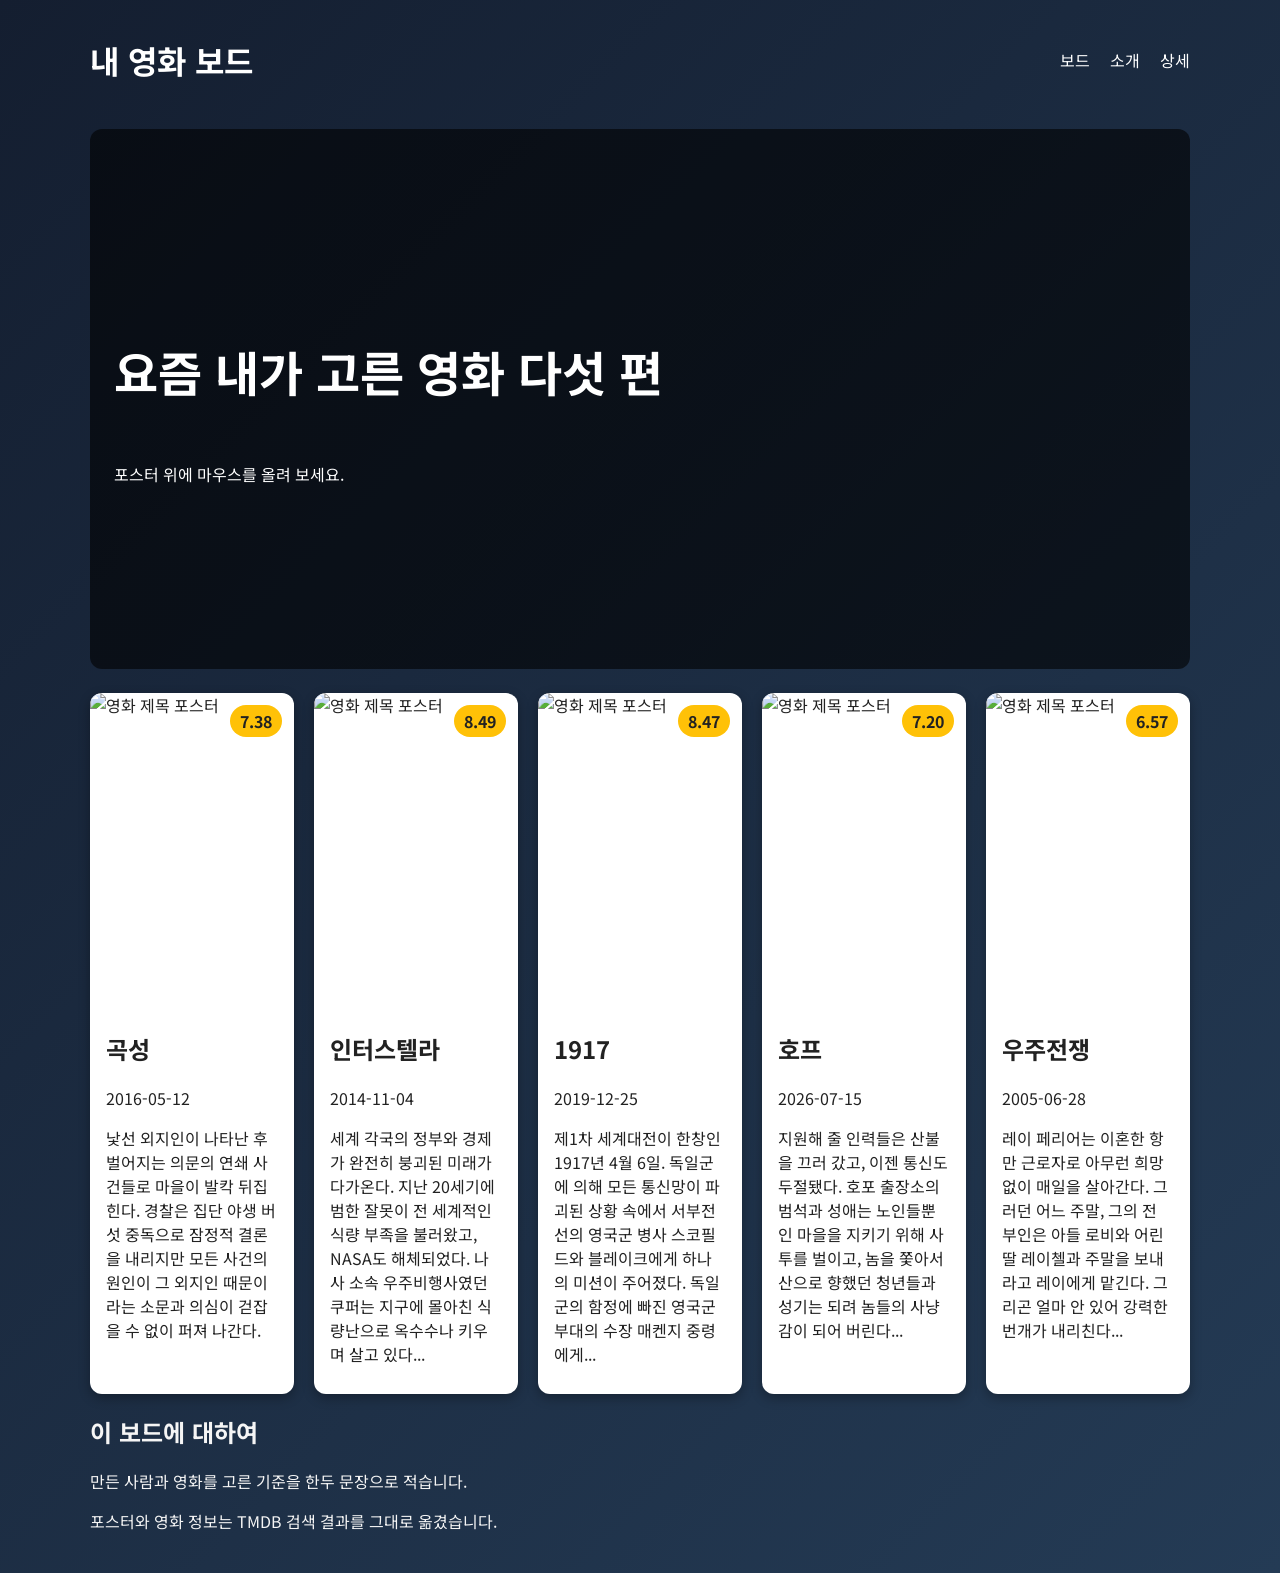
==== index.html @ 5e61e78d "파일 업로드" ====
<!doctype html>
<html lang="ko">
  <head>
    <meta charset="UTF-8" />
    <meta name="viewport" content="width=device-width, initial-scale=1.0" />
    <title>JSM :: 내 영화 보드</title>
    <link rel="preconnect" href="https://fonts.googleapis.com" />
    <link rel="preconnect" href="https://fonts.gstatic.com" crossorigin />
    <link
      href="https://fonts.googleapis.com/css2?family=Do+Hyeon&family=Nanum+Pen+Script&family=Noto+Sans+KR:wght@100..900&display=swap"
      rel="stylesheet"
    />
    <link rel="stylesheet" href="style.css" />
  </head>
  <body>
    <header class="top">
      <h1>내 영화 보드</h1>
      <nav>
        <ul>
          <li><a href="#board">보드</a></li>
          <li><a href="#about">소개</a></li>
          <li><a href="detail.html">상세</a></li>
        </ul>
      </nav>
    </header>
    <section class="hero">
      <h2>요즘 내가 고른 영화 다섯 편</h2>
      <p>포스터 위에 마우스를 올려 보세요.</p>
    </section>

    <main>
      <section class="board" id="board">
        <article class="card">
          <img
            class="poster"
            src="https://image.tmdb.org/t/p/w342/k9AKtgRErXjz14lFHL2IJVCgwOT.jpg"
            alt="영화 제목 포스터"
          />
          <span class="badge">7.38</span>
          <div class="info">
            <h2>곡성</h2>
            <p class="year">2016-05-12</p>
            <p class="overview">
              낯선 외지인이 나타난 후 벌어지는 의문의 연쇄 사건들로 마을이 발칵
              뒤집힌다. 경찰은 집단 야생 버섯 중독으로 잠정적 결론을 내리지만
              모든 사건의 원인이 그 외지인 때문이라는 소문과 의심이 걷잡을 수
              없이 퍼져 나간다.
            </p>
          </div>
        </article>
        <article class="card">
          <img
            class="poster"
            src="https://image.tmdb.org/t/p/w342/gDN2NWtHbs8ZWEBQM8Dh5OVXdb4.jpg"
            alt="영화 제목 포스터"
          />
          <span class="badge">8.49</span>
          <div class="info">
            <h2>인터스텔라</h2>
            <p class="year">2014-11-04</p>
            <p class="overview">
              세계 각국의 정부와 경제가 완전히 붕괴된 미래가 다가온다. 지난
              20세기에 범한 잘못이 전 세계적인 식량 부족을 불러왔고, NASA도
              해체되었다. 나사 소속 우주비행사였던 쿠퍼는 지구에 몰아친
              식량난으로 옥수수나 키우며 살고 있다...
            </p>
          </div>
        </article>
        <article class="card">
          <img
            class="poster"
            src="https://image.tmdb.org/t/p/w342/u2oRQqUashBBIj5UNeOd5TN0bmB.jpg"
            alt="영화 제목 포스터"
          />
          <span class="badge">8.47</span>
          <div class="info">
            <h2>1917</h2>
            <p class="year">2019-12-25</p>
            <p class="overview">
              제1차 세계대전이 한창인 1917년 4월 6일. 독일군에 의해 모든
              통신망이 파괴된 상황 속에서 서부전선의 영국군 병사 스코필드와
              블레이크에게 하나의 미션이 주어졌다. 독일군의 함정에 빠진 영국군
              부대의 수장 매켄지 중령에게...
            </p>
          </div>
        </article>
        <article class="card">
          <img
            class="poster"
            src="https://image.tmdb.org/t/p/w342/ptqlN6mDIAqJjVA86J5eOoG82zc.jpg"
            alt="영화 제목 포스터"
          />
          <span class="badge">7.20</span>
          <div class="info">
            <h2>호프</h2>
            <p class="year">2026-07-15</p>
            <p class="overview">
              지원해 줄 인력들은 산불을 끄러 갔고, 이젠 통신도 두절됐다. 호포
              출장소의 범석과 성애는 노인들뿐인 마을을 지키기 위해 사투를
              벌이고, 놈을 쫓아서 산으로 향했던 청년들과 성기는 되려 놈들의
              사냥감이 되어 버린다...
            </p>
          </div>
        </article>
        <article class="card">
          <img
            class="poster"
            src="https://image.tmdb.org/t/p/w342/kVfs7m8hfBC6nUrJBcuoTg1NLeA.jpg"
            alt="영화 제목 포스터"
          />
          <span class="badge">6.57</span>
          <div class="info">
            <h2>우주전쟁</h2>
            <p class="year">2005-06-28</p>
            <p class="overview">
              레이 페리어는 이혼한 항만 근로자로 아무런 희망 없이 매일을
              살아간다. 그러던 어느 주말, 그의 전 부인은 아들 로비와 어린 딸
              레이첼과 주말을 보내라고 레이에게 맡긴다. 그리곤 얼마 안 있어
              강력한 번개가 내리친다...
            </p>
          </div>
        </article>
      </section>
      <section id="about">
        <h2>이 보드에 대하여</h2>
        <p>만든 사람과 영화를 고른 기준을 한두 문장으로 적습니다.</p>

        <p>포스터와 영화 정보는 TMDB 검색 결과를 그대로 옮겼습니다.</p>
      </section>
    </main>
  </body>
</html>
---- style.css ----
@keyframes pulse {
  0%,
  100% {
    transform: scale(1);
  }
  50% {
    transform: scale(1.15);
  }
}
@keyframes rise {
  from {
    opacity: 0;
    transform: translateY(20px);
  }
}

body {
  background: linear-gradient(135deg, #141e30, #243b55);
  min-height: 100vh;
  box-sizing: border-box;
  margin: 0;
  padding: 16px;
  color: #f5f5f5;
  font-family: "Noto Sans KR", sans-serif;
}

h1,
footer {
  color: #fff;
}

.card {
  animation: rise 0.6s backwards;
  border-radius: 12px;
  overflow: hidden;
  box-shadow: 0 4px 12px rgba(0, 0, 0, 0.3);
  background: #fff;
  color: #222;

  position: relative;
  transition:
    transform 0.3s,
    box-shadow 0.3s;
}
.card:nth-child(2) {
  animation-delay: 0.1s;
}
.card:nth-child(3) {
  animation-delay: 0.2s;
}
.card:nth-child(4) {
  animation-delay: 0.3s;
}
.card:nth-child(5) {
  animation-delay: 0.4s;
}

.card:hover {
  transform: translateY(-8px);
  box-shadow: 0 12px 32px rgba(255, 193, 7, 0.6);
}

.hero {
  background-image:
    linear-gradient(rgba(0, 0, 0, 0.6), rgba(0, 0, 0, 0.6)),
    url("https://image.tmdb.org/t/p/w1280/u2oRQqUashBBIj5UNeOd5TN0bmB.jpg");
  background-size: cover;
  background-position: center;
  min-height: 40vh;
  padding: 24px;
  box-sizing: border-box;
  color: #fff;
  border-radius: 12px;
  display: flex;
  flex-direction: column;
  justify-content: center;
}

.board {
  display: grid;
  grid-template-columns: repeat(auto-fit, minmax(200px, 1fr));
  gap: 20px;
}

.info {
  padding: 12px 16px;
}

.poster {
  width: 100%;
  display: block;
  aspect-ratio: 2 / 3;
  object-fit: cover;
}

.badge {
  position: absolute;
  top: 12px;
  right: 12px;
  background: #ffc107;
  color: #222;
  padding: 4px 10px;
  border-radius: 999px;
  font-weight: bold;
  animation: pulse 2s infinite;
}

.top {
  display: flex;
  justify-content: space-between;
  align-items: center;
}

nav ul {
  flex-direction: column;
  display: flex;
  gap: 8px;
  list-style: none;
  margin: 0;
  padding: 0;
}

nav a {
  color: #fff;
  text-decoration: none;
}

main,
.top,
.hero,
footer {
  max-width: 1100px;
  margin: 0 auto 24px;
}

@media (min-width: 600px) {
  nav ul {
    flex-direction: row;
    gap: 20px;
  }
}

@media (min-width: 1024px) {
  .hero {
    min-height: 60vh;
  }
  .hero h2 {
    font-size: 3rem;
  }
}

@media (prefers-color-scheme: dark) {
  .card {
    background: #1f2429;
    color: #eee;
  }
}
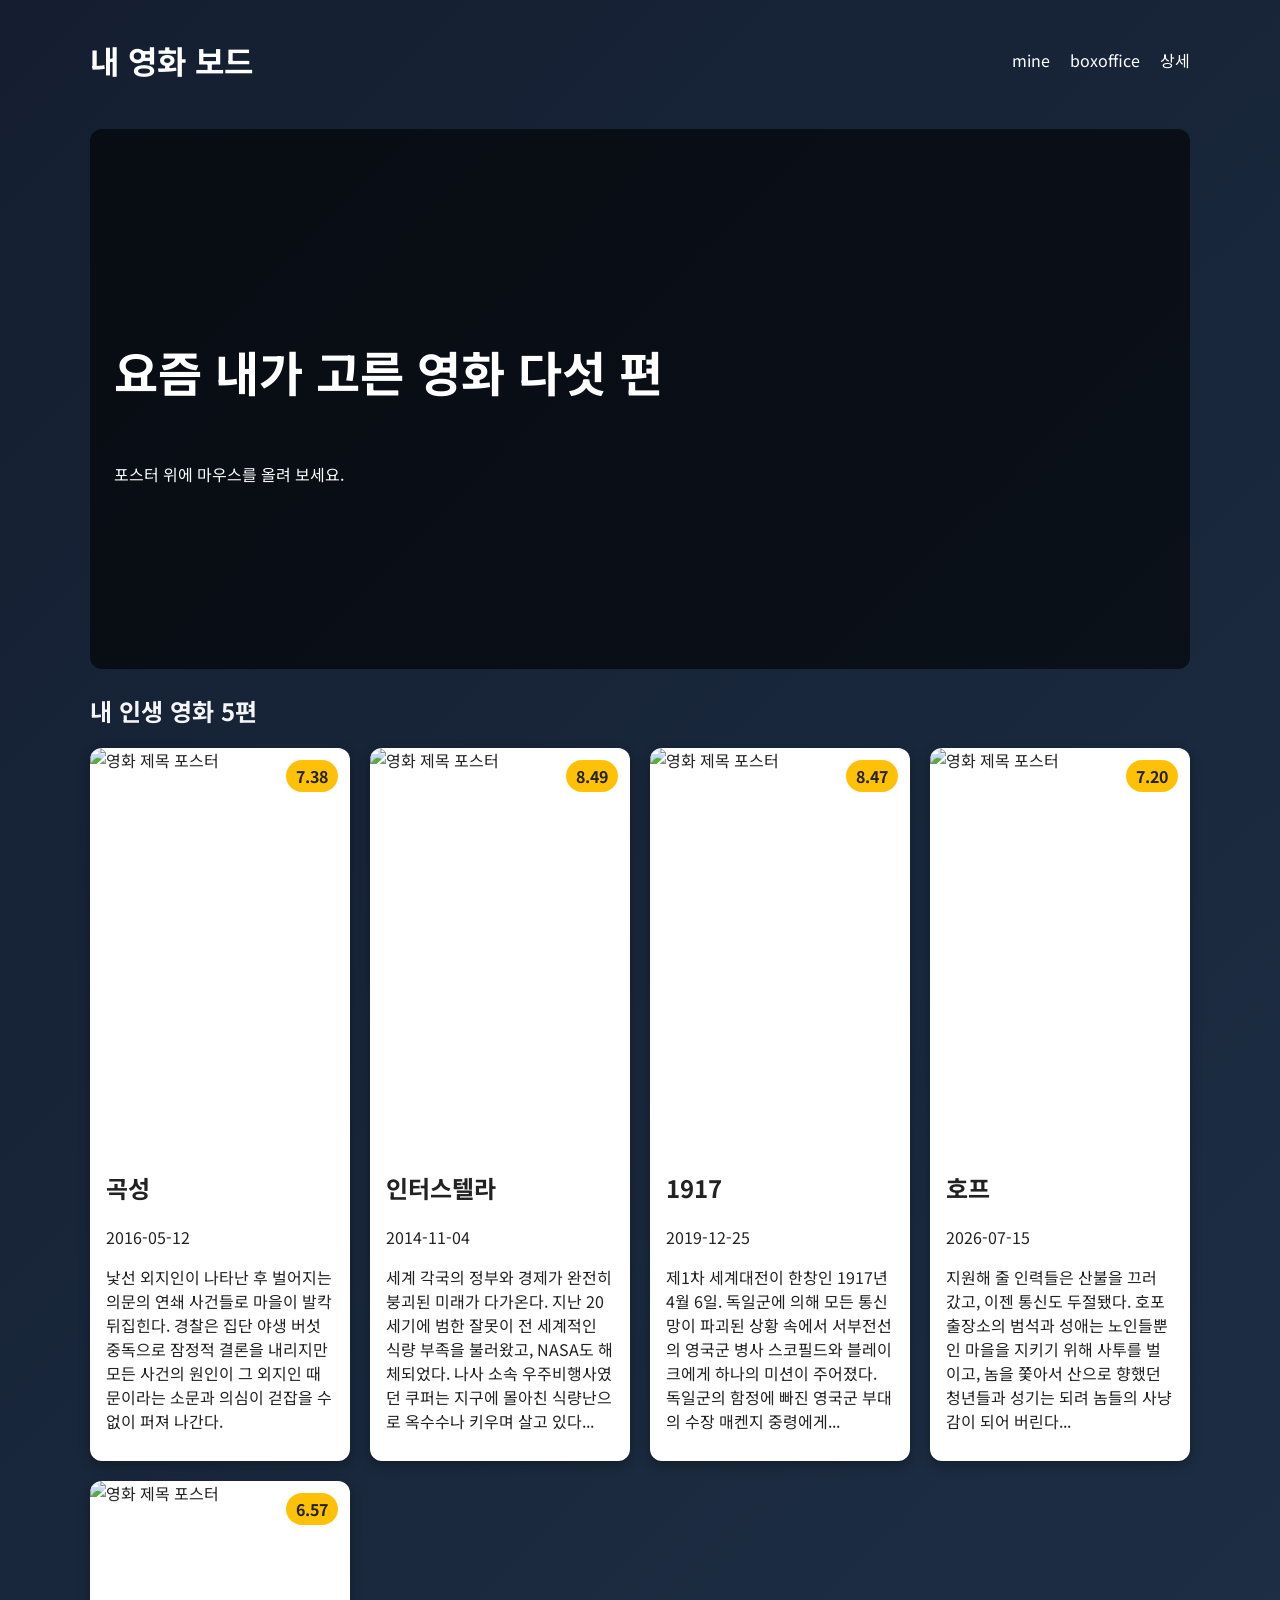
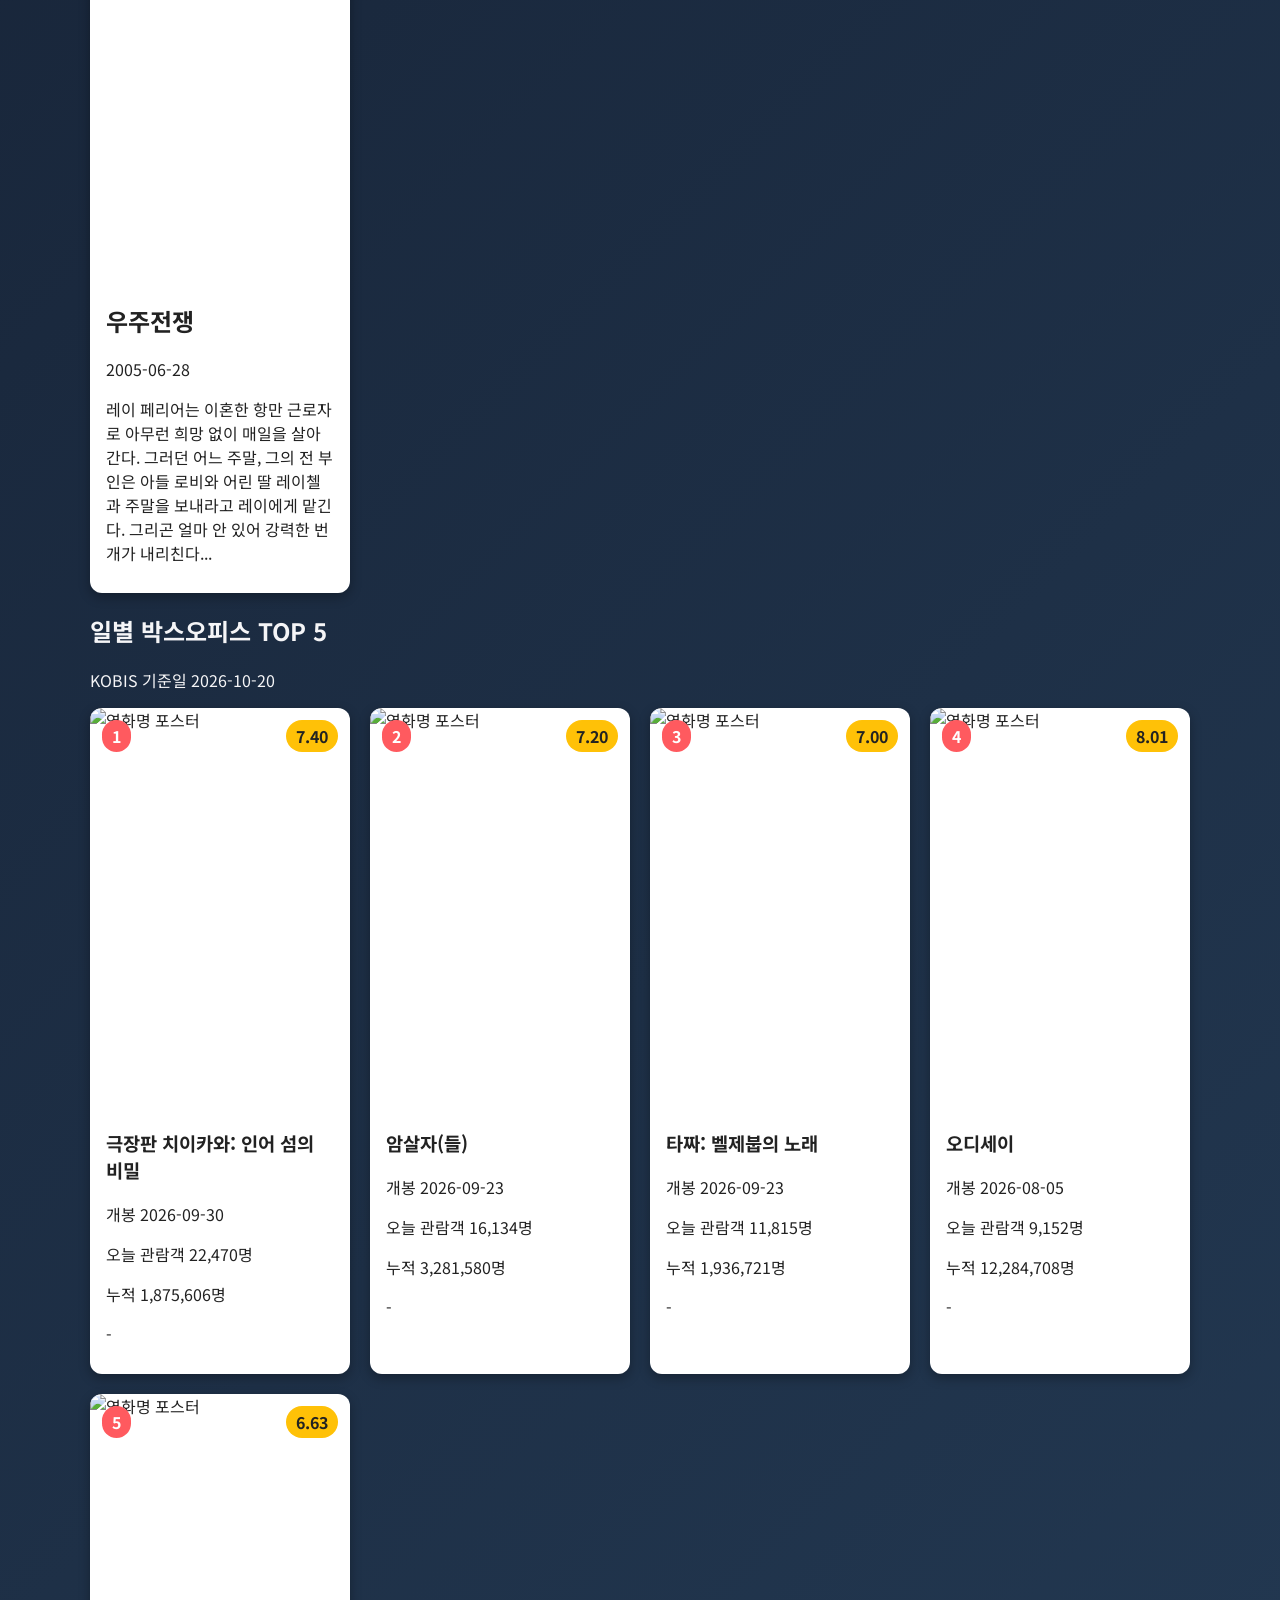
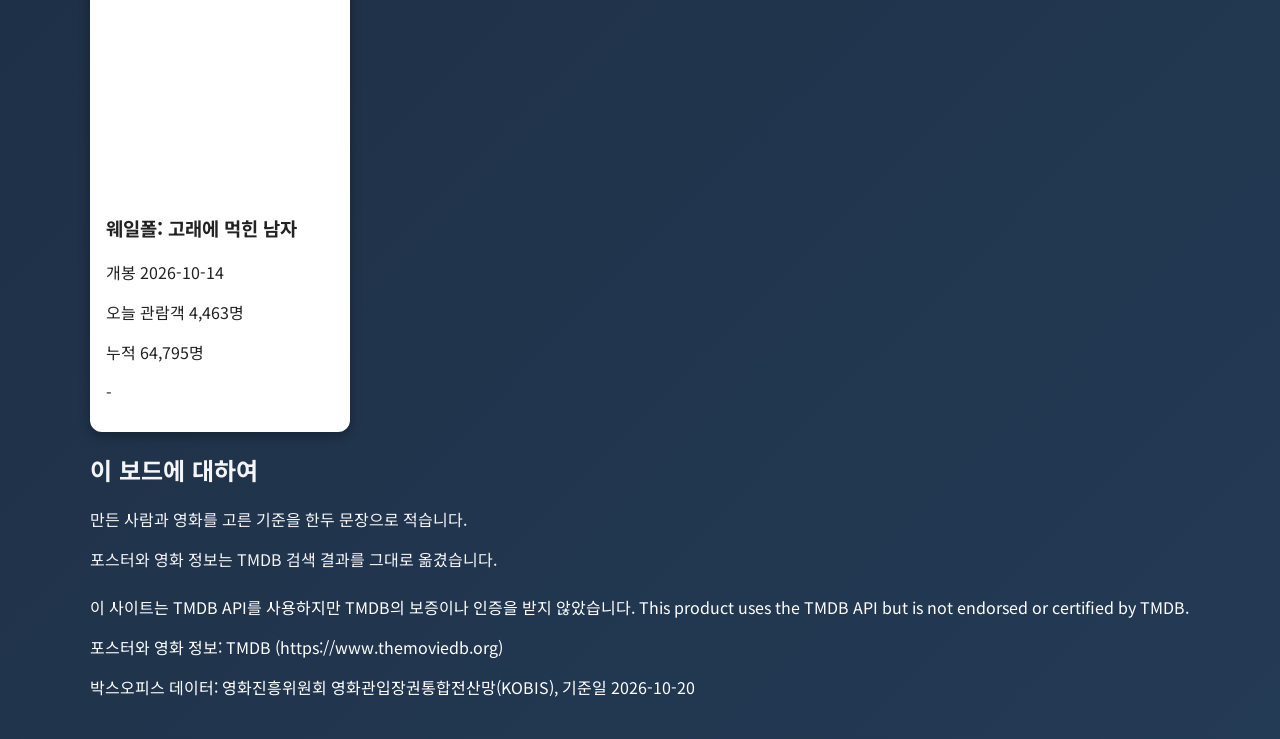
==== commit 4178ff51: "스텝 3" ====
--- a/index.html
+++ b/index.html
@@ -17,8 +17,8 @@
       <h1>내 영화 보드</h1>
       <nav>
         <ul>
-          <li><a href="#board">보드</a></li>
-          <li><a href="#about">소개</a></li>
+          <li><a href="#mine">mine</a></li>
+          <li><a href="#boxoffice">boxoffice</a></li>
           <li><a href="detail.html">상세</a></li>
         </ul>
       </nav>
@@ -29,98 +29,189 @@
     </section>
 
     <main>
-      <section class="board" id="board">
-        <article class="card">
-          <img
-            class="poster"
-            src="https://image.tmdb.org/t/p/w342/k9AKtgRErXjz14lFHL2IJVCgwOT.jpg"
-            alt="영화 제목 포스터"
-          />
-          <span class="badge">7.38</span>
-          <div class="info">
-            <h2>곡성</h2>
-            <p class="year">2016-05-12</p>
-            <p class="overview">
-              낯선 외지인이 나타난 후 벌어지는 의문의 연쇄 사건들로 마을이 발칵
-              뒤집힌다. 경찰은 집단 야생 버섯 중독으로 잠정적 결론을 내리지만
-              모든 사건의 원인이 그 외지인 때문이라는 소문과 의심이 걷잡을 수
-              없이 퍼져 나간다.
-            </p>
-          </div>
-        </article>
-        <article class="card">
-          <img
-            class="poster"
-            src="https://image.tmdb.org/t/p/w342/gDN2NWtHbs8ZWEBQM8Dh5OVXdb4.jpg"
-            alt="영화 제목 포스터"
-          />
-          <span class="badge">8.49</span>
-          <div class="info">
-            <h2>인터스텔라</h2>
-            <p class="year">2014-11-04</p>
-            <p class="overview">
-              세계 각국의 정부와 경제가 완전히 붕괴된 미래가 다가온다. 지난
-              20세기에 범한 잘못이 전 세계적인 식량 부족을 불러왔고, NASA도
-              해체되었다. 나사 소속 우주비행사였던 쿠퍼는 지구에 몰아친
-              식량난으로 옥수수나 키우며 살고 있다...
-            </p>
-          </div>
-        </article>
-        <article class="card">
-          <img
-            class="poster"
-            src="https://image.tmdb.org/t/p/w342/u2oRQqUashBBIj5UNeOd5TN0bmB.jpg"
-            alt="영화 제목 포스터"
-          />
-          <span class="badge">8.47</span>
-          <div class="info">
-            <h2>1917</h2>
-            <p class="year">2019-12-25</p>
-            <p class="overview">
-              제1차 세계대전이 한창인 1917년 4월 6일. 독일군에 의해 모든
-              통신망이 파괴된 상황 속에서 서부전선의 영국군 병사 스코필드와
-              블레이크에게 하나의 미션이 주어졌다. 독일군의 함정에 빠진 영국군
-              부대의 수장 매켄지 중령에게...
-            </p>
-          </div>
-        </article>
-        <article class="card">
-          <img
-            class="poster"
-            src="https://image.tmdb.org/t/p/w342/ptqlN6mDIAqJjVA86J5eOoG82zc.jpg"
-            alt="영화 제목 포스터"
-          />
-          <span class="badge">7.20</span>
-          <div class="info">
-            <h2>호프</h2>
-            <p class="year">2026-07-15</p>
-            <p class="overview">
-              지원해 줄 인력들은 산불을 끄러 갔고, 이젠 통신도 두절됐다. 호포
-              출장소의 범석과 성애는 노인들뿐인 마을을 지키기 위해 사투를
-              벌이고, 놈을 쫓아서 산으로 향했던 청년들과 성기는 되려 놈들의
-              사냥감이 되어 버린다...
-            </p>
-          </div>
-        </article>
-        <article class="card">
-          <img
-            class="poster"
-            src="https://image.tmdb.org/t/p/w342/kVfs7m8hfBC6nUrJBcuoTg1NLeA.jpg"
-            alt="영화 제목 포스터"
-          />
-          <span class="badge">6.57</span>
-          <div class="info">
-            <h2>우주전쟁</h2>
-            <p class="year">2005-06-28</p>
-            <p class="overview">
-              레이 페리어는 이혼한 항만 근로자로 아무런 희망 없이 매일을
-              살아간다. 그러던 어느 주말, 그의 전 부인은 아들 로비와 어린 딸
-              레이첼과 주말을 보내라고 레이에게 맡긴다. 그리곤 얼마 안 있어
-              강력한 번개가 내리친다...
-            </p>
-          </div>
-        </article>
+      <section id="mine">
+        <h2>내 인생 영화 5편</h2>
+        <div class="board">
+          <article class="card">
+            <img
+              class="poster"
+              src="https://image.tmdb.org/t/p/w342/k9AKtgRErXjz14lFHL2IJVCgwOT.jpg"
+              alt="영화 제목 포스터"
+            />
+            <span class="badge">7.38</span>
+            <div class="info">
+              <h2>곡성</h2>
+              <p class="year">2016-05-12</p>
+              <p class="overview">
+                낯선 외지인이 나타난 후 벌어지는 의문의 연쇄 사건들로 마을이
+                발칵 뒤집힌다. 경찰은 집단 야생 버섯 중독으로 잠정적 결론을
+                내리지만 모든 사건의 원인이 그 외지인 때문이라는 소문과 의심이
+                걷잡을 수 없이 퍼져 나간다.
+              </p>
+            </div>
+          </article>
+          <article class="card">
+            <img
+              class="poster"
+              src="https://image.tmdb.org/t/p/w342/gDN2NWtHbs8ZWEBQM8Dh5OVXdb4.jpg"
+              alt="영화 제목 포스터"
+            />
+            <span class="badge">8.49</span>
+            <div class="info">
+              <h2>인터스텔라</h2>
+              <p class="year">2014-11-04</p>
+              <p class="overview">
+                세계 각국의 정부와 경제가 완전히 붕괴된 미래가 다가온다. 지난
+                20세기에 범한 잘못이 전 세계적인 식량 부족을 불러왔고, NASA도
+                해체되었다. 나사 소속 우주비행사였던 쿠퍼는 지구에 몰아친
+                식량난으로 옥수수나 키우며 살고 있다...
+              </p>
+            </div>
+          </article>
+          <article class="card">
+            <img
+              class="poster"
+              src="https://image.tmdb.org/t/p/w342/u2oRQqUashBBIj5UNeOd5TN0bmB.jpg"
+              alt="영화 제목 포스터"
+            />
+            <span class="badge">8.47</span>
+            <div class="info">
+              <h2>1917</h2>
+              <p class="year">2019-12-25</p>
+              <p class="overview">
+                제1차 세계대전이 한창인 1917년 4월 6일. 독일군에 의해 모든
+                통신망이 파괴된 상황 속에서 서부전선의 영국군 병사 스코필드와
+                블레이크에게 하나의 미션이 주어졌다. 독일군의 함정에 빠진 영국군
+                부대의 수장 매켄지 중령에게...
+              </p>
+            </div>
+          </article>
+          <article class="card">
+            <img
+              class="poster"
+              src="https://image.tmdb.org/t/p/w342/ptqlN6mDIAqJjVA86J5eOoG82zc.jpg"
+              alt="영화 제목 포스터"
+            />
+            <span class="badge">7.20</span>
+            <div class="info">
+              <h2>호프</h2>
+              <p class="year">2026-07-15</p>
+              <p class="overview">
+                지원해 줄 인력들은 산불을 끄러 갔고, 이젠 통신도 두절됐다. 호포
+                출장소의 범석과 성애는 노인들뿐인 마을을 지키기 위해 사투를
+                벌이고, 놈을 쫓아서 산으로 향했던 청년들과 성기는 되려 놈들의
+                사냥감이 되어 버린다...
+              </p>
+            </div>
+          </article>
+          <article class="card">
+            <img
+              class="poster"
+              src="https://image.tmdb.org/t/p/w342/kVfs7m8hfBC6nUrJBcuoTg1NLeA.jpg"
+              alt="영화 제목 포스터"
+            />
+            <span class="badge">6.57</span>
+            <div class="info">
+              <h2>우주전쟁</h2>
+              <p class="year">2005-06-28</p>
+              <p class="overview">
+                레이 페리어는 이혼한 항만 근로자로 아무런 희망 없이 매일을
+                살아간다. 그러던 어느 주말, 그의 전 부인은 아들 로비와 어린 딸
+                레이첼과 주말을 보내라고 레이에게 맡긴다. 그리곤 얼마 안 있어
+                강력한 번개가 내리친다...
+              </p>
+            </div>
+          </article>
+        </div>
       </section>
+      <section id="boxoffice">
+        <h2>일별 박스오피스 TOP 5</h2>
+        <p class="basis">KOBIS 기준일 2026-10-20</p>
+        <div class="board">
+          <article class="card">
+            <img
+              class="poster"
+              src="https://image.tmdb.org/t/p/w342/5TMyytCI5Pfc9c1eNsljiCdiB05.jpg"
+              alt="영화명 포스터"
+            />
+            <span class="rank">1</span>
+            <span class="badge">7.40</span>
+            <div class="info">
+              <h3>극장판 치이카와: 인어 섬의 비밀</h3>
+              <p class="year">개봉 2026-09-30</p>
+              <p class="audience">오늘 관람객 22,470명</p>
+              <p class="audience">누적 1,875,606명</p>
+              <p class="change">-</p>
+            </div>
+          </article>
+          <article class="card">
+            <img
+              class="poster"
+              src="https://image.tmdb.org/t/p/w342/c55ijsOdntj6P25vDwHLdgsBpmV.jpg"
+              alt="영화명 포스터"
+            />
+            <span class="rank">2</span>
+            <span class="badge">7.20</span>
+            <div class="info">
+              <h3>암살자(들)</h3>
+              <p class="year">개봉 2026-09-23</p>
+              <p class="audience">오늘 관람객 16,134명</p>
+              <p class="audience">누적 3,281,580명</p>
+              <p class="change">-</p>
+            </div>
+          </article>
+          <article class="card">
+            <img
+              class="poster"
+              src="https://image.tmdb.org/t/p/w342/ueigb5zra1tj6FTK9yhh2P33P9B.jpg"
+              alt="영화명 포스터"
+            />
+            <span class="rank">3</span>
+            <span class="badge">7.00</span>
+            <div class="info">
+              <h3>타짜: 벨제붑의 노래</h3>
+              <p class="year">개봉 2026-09-23</p>
+              <p class="audience">오늘 관람객 11,815명</p>
+              <p class="audience">누적 1,936,721명</p>
+              <p class="change">-</p>
+            </div>
+          </article>
+          <article class="card">
+            <img
+              class="poster"
+              src="https://image.tmdb.org/t/p/w342/8ze9OcVuFiy94s6FFPvsn4oC2e1.jpg"
+              alt="영화명 포스터"
+            />
+            <span class="rank">4</span>
+            <span class="badge">8.01</span>
+            <div class="info">
+              <h3>오디세이</h3>
+              <p class="year">개봉 2026-08-05</p>
+              <p class="audience">오늘 관람객 9,152명</p>
+              <p class="audience">누적 12,284,708명</p>
+              <p class="change">-</p>
+            </div>
+          </article>
+          <article class="card">
+            <img
+              class="poster"
+              src="https://image.tmdb.org/t/p/w342/6ke2azOZ9sfe7SMn7rPhQWd0FPD.jpg"
+              alt="영화명 포스터"
+            />
+            <span class="rank">5</span>
+            <span class="badge">6.63</span>
+            <div class="info">
+              <h3>웨일폴: 고래에 먹힌 남자</h3>
+              <p class="year">개봉 2026-10-14</p>
+              <p class="audience">오늘 관람객 4,463명</p>
+              <p class="audience">누적 64,795명</p>
+              <p class="change">-</p>
+            </div>
+          </article>
+          <!-- 2~5위 카드 4장 더 -->
+        </div>
+      </section>
+
       <section id="about">
         <h2>이 보드에 대하여</h2>
         <p>만든 사람과 영화를 고른 기준을 한두 문장으로 적습니다.</p>
@@ -128,5 +219,17 @@
         <p>포스터와 영화 정보는 TMDB 검색 결과를 그대로 옮겼습니다.</p>
       </section>
     </main>
+    <footer>
+      <p>
+        이 사이트는 TMDB API를 사용하지만 TMDB의 보증이나 인증을 받지
+        않았습니다. This product uses the TMDB API but is not endorsed or
+        certified by TMDB.
+      </p>
+      <p>포스터와 영화 정보: TMDB (https://www.themoviedb.org)</p>
+      <p>
+        박스오피스 데이터: 영화진흥위원회 영화관입장권통합전산망(KOBIS), 기준일
+        2026-10-20
+      </p>
+    </footer>
   </body>
 </html>
--- a/style.css
+++ b/style.css
@@ -1,3 +1,18 @@
+:root {
+  --bg: #141e30;
+  --surface: #1f2b44;
+  --text: #f5f5f7;
+  --accent: #4da3ff;
+  --warn: #ff5a5f;
+  --font-title: "Black Han Sans", sans-serif;
+  --font-body: "Noto Sans KR", sans-serif;
+  --gap: 20px;
+  --grad: #243b55;
+  --white: #fff;
+  --black: #222;
+  --badge: #ffc107;
+}
+
 @keyframes pulse {
   0%,
   100% {
@@ -15,18 +30,18 @@
 }
 
 body {
-  background: linear-gradient(135deg, #141e30, #243b55);
+  background: linear-gradient(135deg, var(--bg), var(--grad));
   min-height: 100vh;
   box-sizing: border-box;
   margin: 0;
   padding: 16px;
-  color: #f5f5f5;
+  color: var(--text);
   font-family: "Noto Sans KR", sans-serif;
 }
 
 h1,
 footer {
-  color: #fff;
+  color: var(--white);
 }
 
 .card {
@@ -34,8 +49,8 @@
   border-radius: 12px;
   overflow: hidden;
   box-shadow: 0 4px 12px rgba(0, 0, 0, 0.3);
-  background: #fff;
-  color: #222;
+  background: var(--white);
+  color: var(--black);
 
   position: relative;
   transition:
@@ -58,6 +73,16 @@
 .card:hover {
   transform: translateY(-8px);
   box-shadow: 0 12px 32px rgba(255, 193, 7, 0.6);
+}
+
+.card.no-poster .poster-fallback {
+  aspect-ratio: 2 / 3;
+  display: flex;
+  align-items: center;
+  justify-content: center;
+  font-size: 5rem;
+  font-family: var(--font-title);
+  background: linear-gradient(135deg, var(--accent), var(--surface));
 }
 
 .hero {
@@ -69,7 +94,7 @@
   min-height: 40vh;
   padding: 24px;
   box-sizing: border-box;
-  color: #fff;
+  color: var(--white);
   border-radius: 12px;
   display: flex;
   flex-direction: column;
@@ -78,7 +103,8 @@
 
 .board {
   display: grid;
-  grid-template-columns: repeat(auto-fit, minmax(200px, 1fr));
+  gap: var(--gap);
+  grid-template-columns: repeat(auto-fit, minmax(240px, 1fr));
   gap: 20px;
 }
 
@@ -97,14 +123,39 @@
   position: absolute;
   top: 12px;
   right: 12px;
-  background: #ffc107;
-  color: #222;
+  background: var(--badge);
+  color: var(--black);
   padding: 4px 10px;
   border-radius: 999px;
   font-weight: bold;
   animation: pulse 2s infinite;
 }
 
+.rank {
+  position: absolute;
+  top: 12px;
+  left: 12px;
+  background: var(--warn);
+  color: var(--white);
+  padding: 4px 10px;
+  border-radius: 999px;
+  font-weight: bold;
+  animation: pulse 2s infinite;
+}
+
+.change.up::before {
+  content: "▲";
+  color: var(--warn);
+}
+.change.down::before {
+  content: "▼";
+  color: var(--accent);
+}
+.change.new::before {
+  content: "NEW";
+  color: var(--warn);
+}
+
 .top {
   display: flex;
   justify-content: space-between;
@@ -121,7 +172,7 @@
 }
 
 nav a {
-  color: #fff;
+  color: var(--white);
   text-decoration: none;
 }
 
@@ -149,9 +200,9 @@
   }
 }
 
-@media (prefers-color-scheme: dark) {
+/* @media (prefers-color-scheme: dark) {
   .card {
     background: #1f2429;
     color: #eee;
   }
-}
+} */
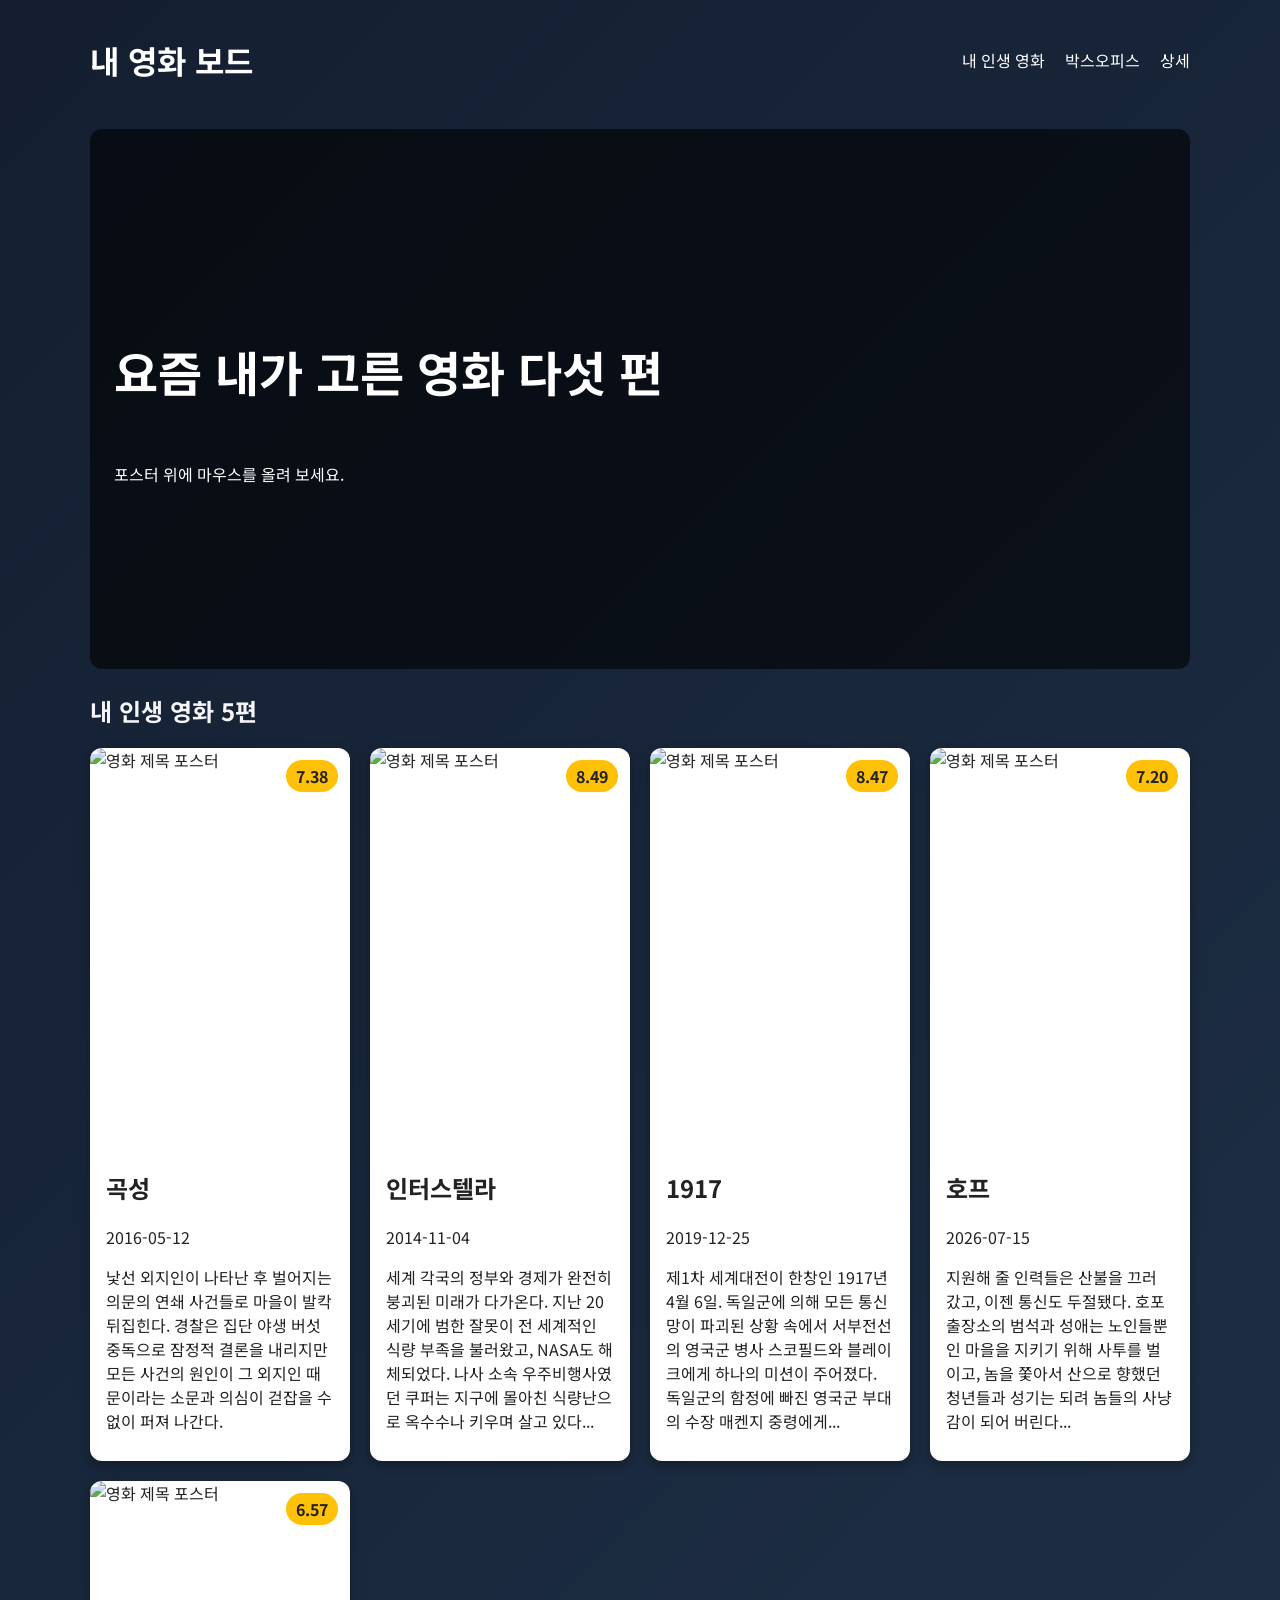
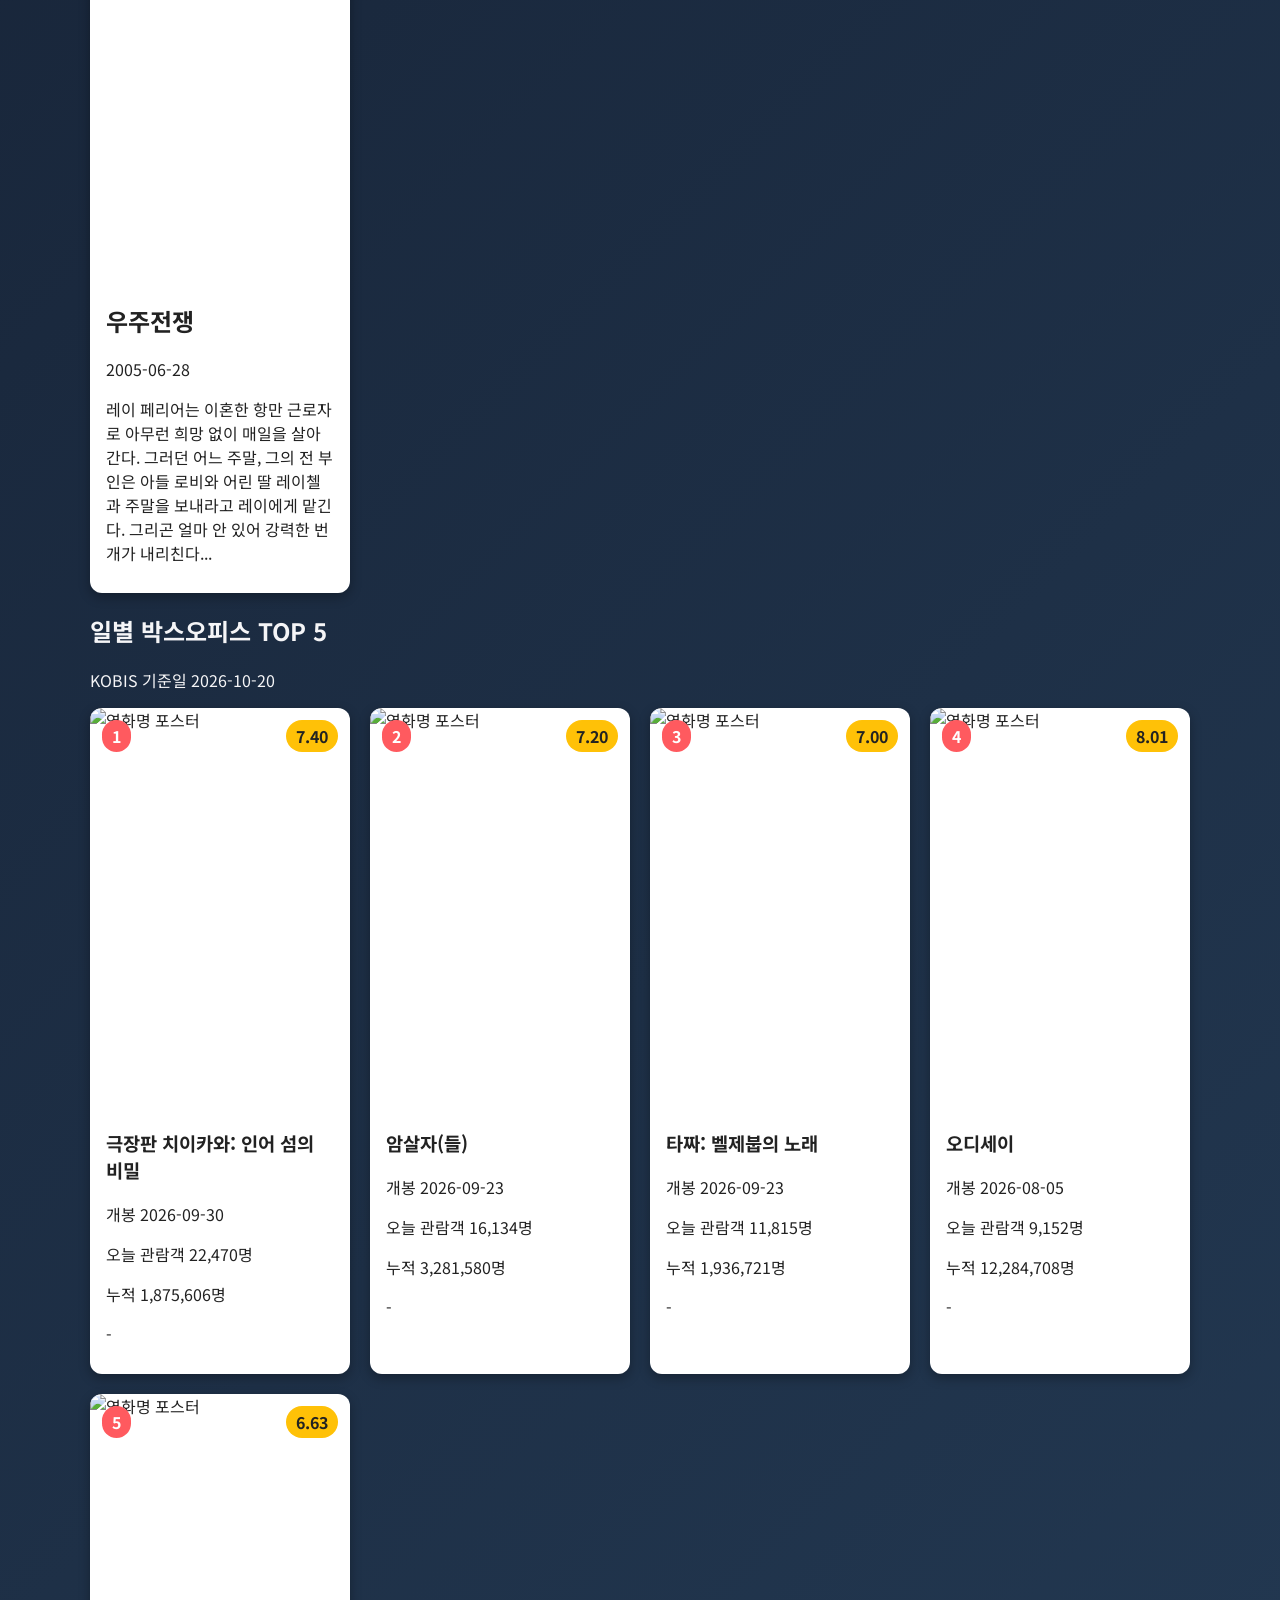
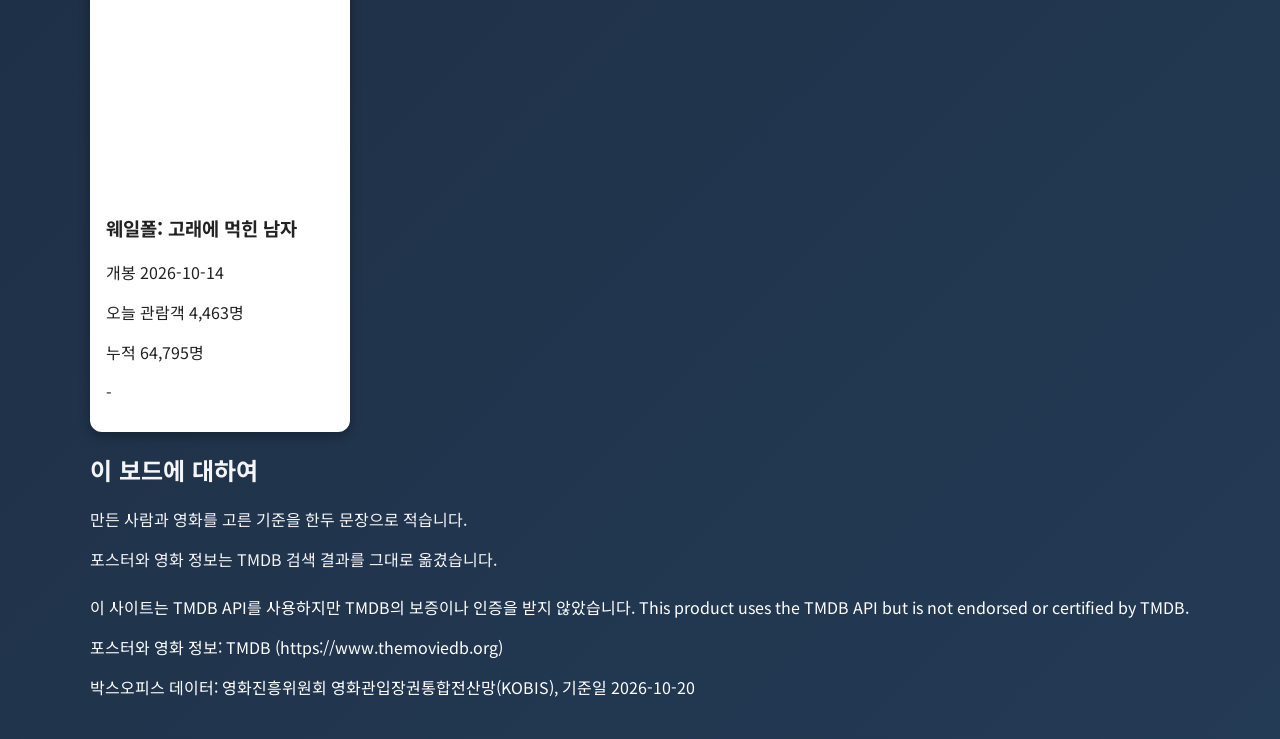
==== commit 762126b9: "마이너 수정" ====
--- a/index.html
+++ b/index.html
@@ -7,7 +7,7 @@
     <link rel="preconnect" href="https://fonts.googleapis.com" />
     <link rel="preconnect" href="https://fonts.gstatic.com" crossorigin />
     <link
-      href="https://fonts.googleapis.com/css2?family=Do+Hyeon&family=Nanum+Pen+Script&family=Noto+Sans+KR:wght@100..900&display=swap"
+      href="https://fonts.googleapis.com/css2?family=Black+Han+Sans&family=Noto+Sans+KR:wght@100..900&display=swap"
       rel="stylesheet"
     />
     <link rel="stylesheet" href="style.css" />
@@ -17,8 +17,8 @@
       <h1>내 영화 보드</h1>
       <nav>
         <ul>
-          <li><a href="#mine">mine</a></li>
-          <li><a href="#boxoffice">boxoffice</a></li>
+          <li><a href="#mine">내 인생 영화</a></li>
+          <li><a href="#boxoffice">박스오피스</a></li>
           <li><a href="detail.html">상세</a></li>
         </ul>
       </nav>
--- a/style.css
+++ b/style.css
@@ -11,6 +11,10 @@
   --white: #fff;
   --black: #222;
   --badge: #ffc107;
+  --card-shadow: rgba(0, 0, 0, 0.3);
+  --card-hover: rgba(255, 193, 7, 0.6);
+  --hero-gradient: rgba(0, 0, 0, 0.6);
+  --detail-gradient: rgba(0, 0, 0, 0.75);
 }
 
 @keyframes pulse {
@@ -48,7 +52,7 @@
   animation: rise 0.6s backwards;
   border-radius: 12px;
   overflow: hidden;
-  box-shadow: 0 4px 12px rgba(0, 0, 0, 0.3);
+  box-shadow: 0 4px 12px var(--card-shadow);
   background: var(--white);
   color: var(--black);
 
@@ -72,7 +76,7 @@
 
 .card:hover {
   transform: translateY(-8px);
-  box-shadow: 0 12px 32px rgba(255, 193, 7, 0.6);
+  box-shadow: 0 12px 32px var(--card-hover);
 }
 
 .card.no-poster .poster-fallback {
@@ -87,7 +91,7 @@
 
 .hero {
   background-image:
-    linear-gradient(rgba(0, 0, 0, 0.6), rgba(0, 0, 0, 0.6)),
+    linear-gradient(var(--hero-gradient), var(--hero-gradient)),
     url("https://image.tmdb.org/t/p/w1280/u2oRQqUashBBIj5UNeOd5TN0bmB.jpg");
   background-size: cover;
   background-position: center;
@@ -184,11 +188,35 @@
   margin: 0 auto 24px;
 }
 
+article dt {
+  color: var(--accent);
+}
+
+.detail {
+  display: grid;
+  grid-template-columns: 1fr;
+  gap: var(--gap);
+}
+
+.detail-page {
+  background-image:
+    linear-gradient(var(--detail-gradient), var(--detail-gradient)),
+    url("https://image.tmdb.org/t/p/w1280/2lBOQK06tltt8SQaswgb8d657Mv.jpg");
+  background-size: cover;
+  min-height: 100vh;
+}
+
 @media (min-width: 600px) {
   nav ul {
     flex-direction: row;
     gap: 20px;
   }
+  .detail {
+    grid-template-columns: 1fr 2fr;
+  }
+  .detail img {
+    width: 100%;
+  }
 }
 
 @media (min-width: 1024px) {
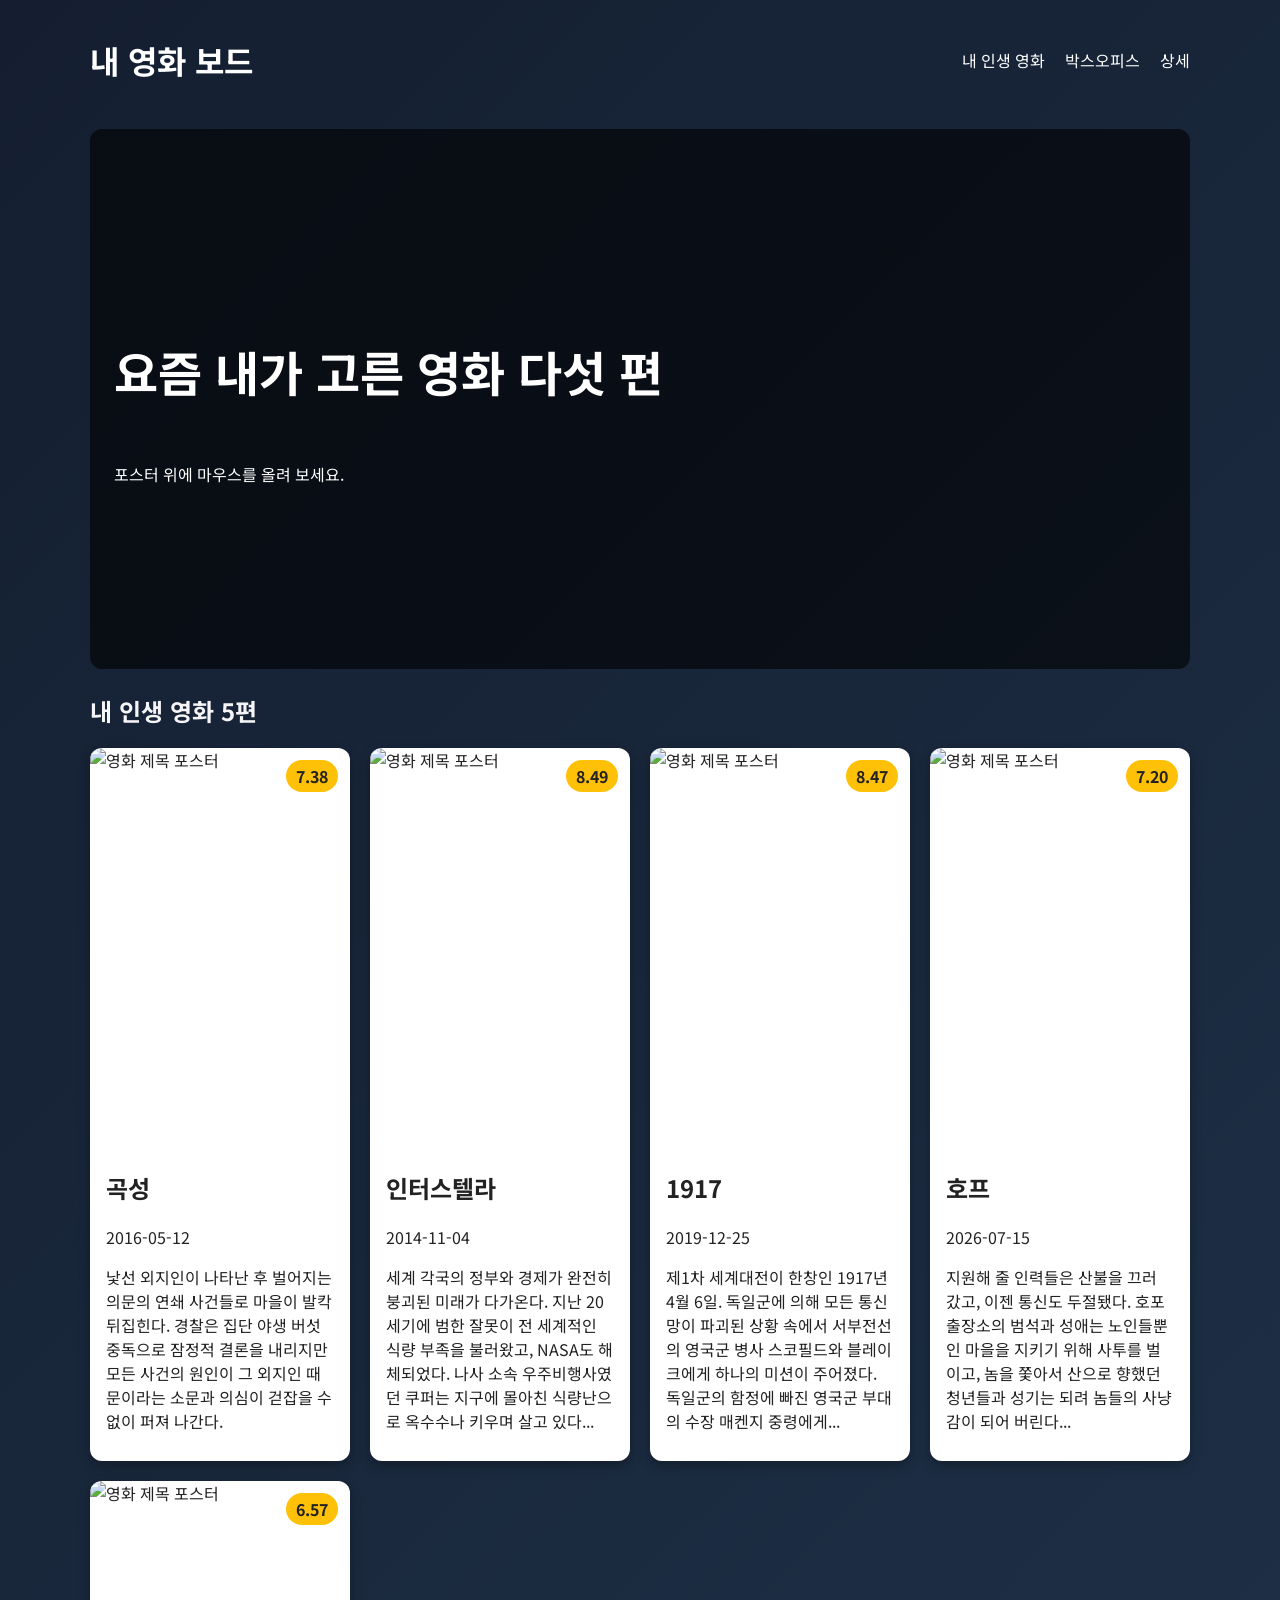
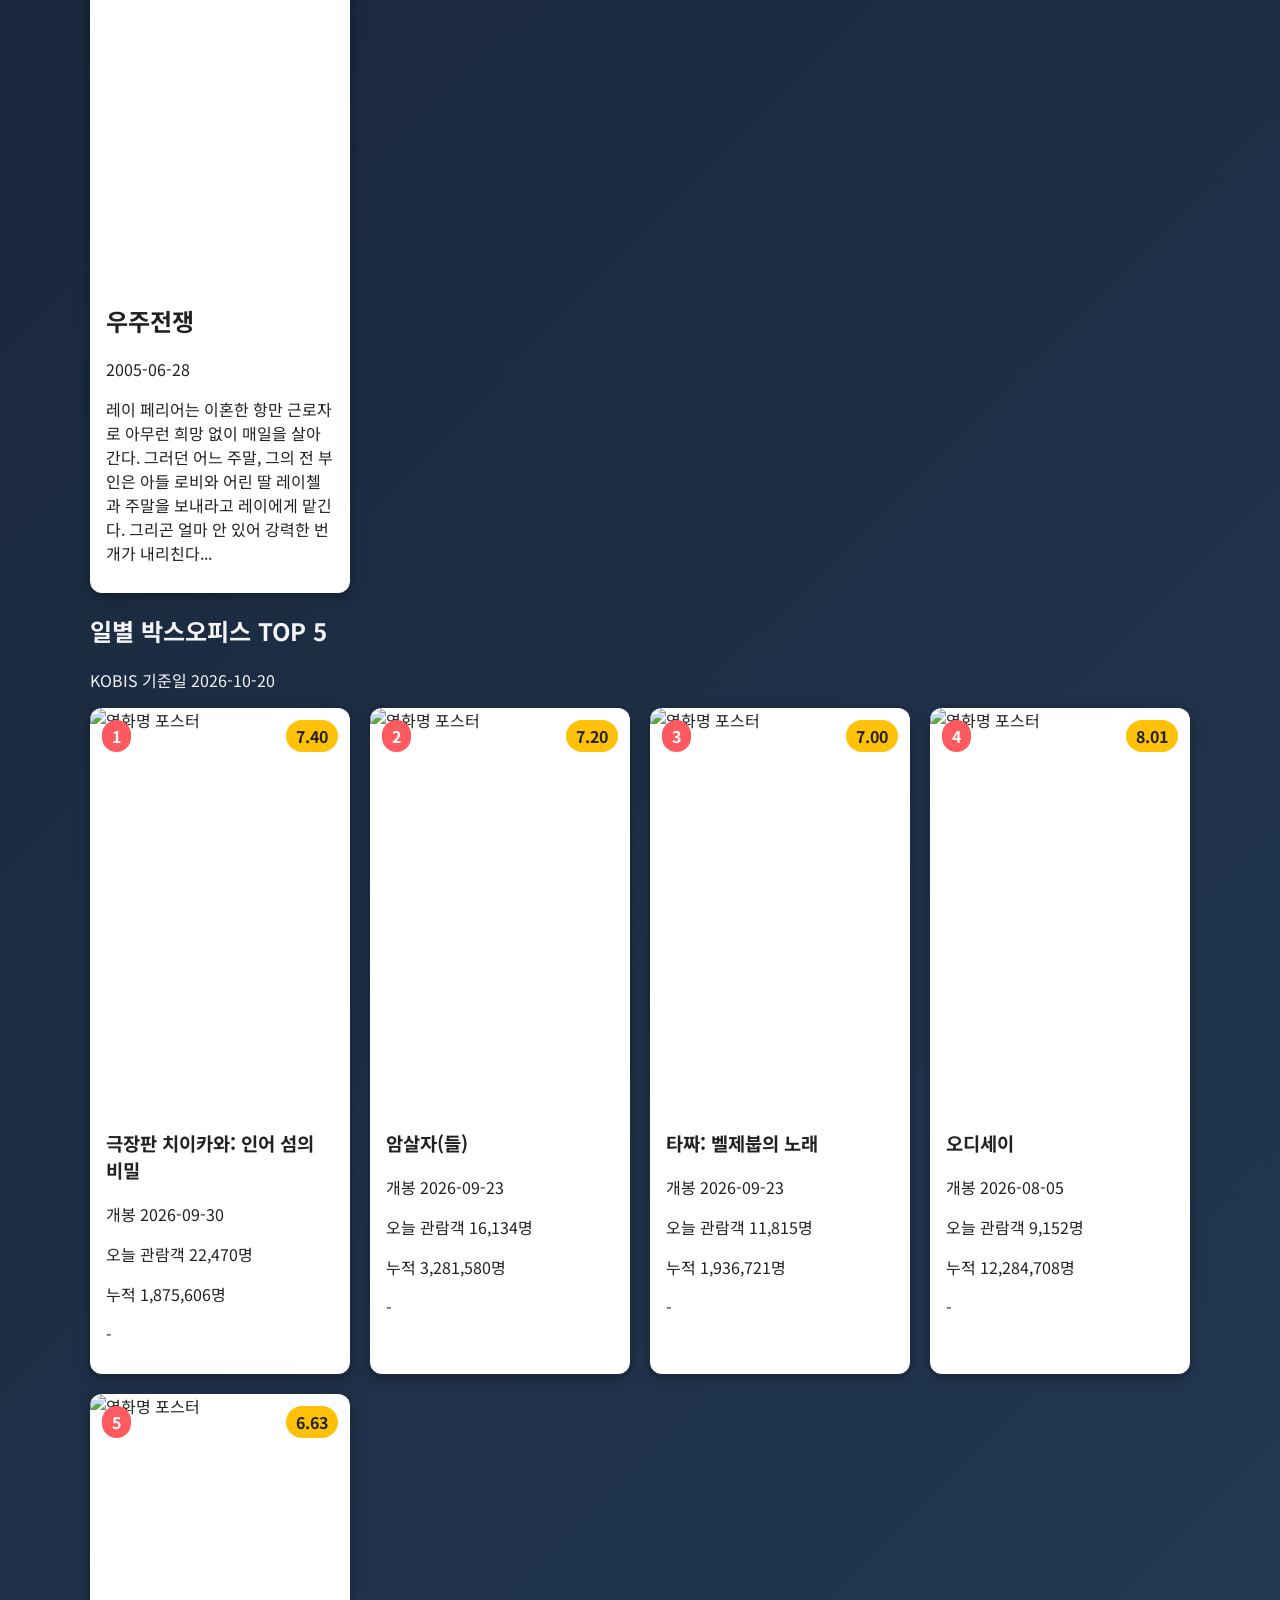
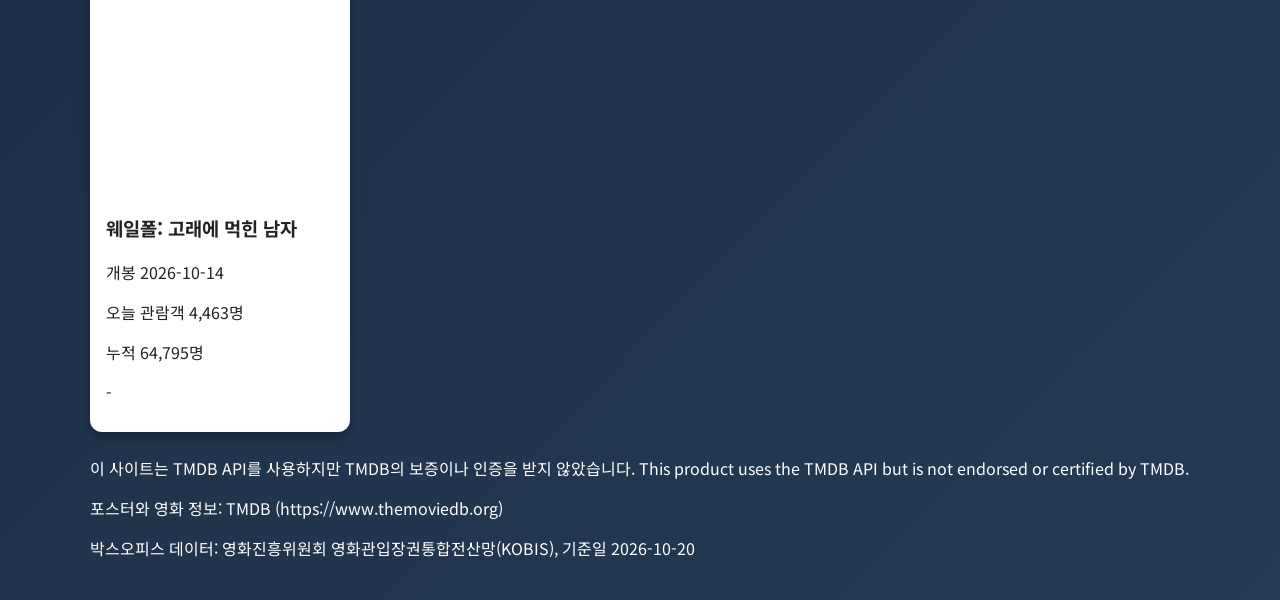
==== commit 474331e3: "수정2" ====
--- a/index.html
+++ b/index.html
@@ -211,13 +211,6 @@
           <!-- 2~5위 카드 4장 더 -->
         </div>
       </section>
-
-      <section id="about">
-        <h2>이 보드에 대하여</h2>
-        <p>만든 사람과 영화를 고른 기준을 한두 문장으로 적습니다.</p>
-
-        <p>포스터와 영화 정보는 TMDB 검색 결과를 그대로 옮겼습니다.</p>
-      </section>
     </main>
     <footer>
       <p>
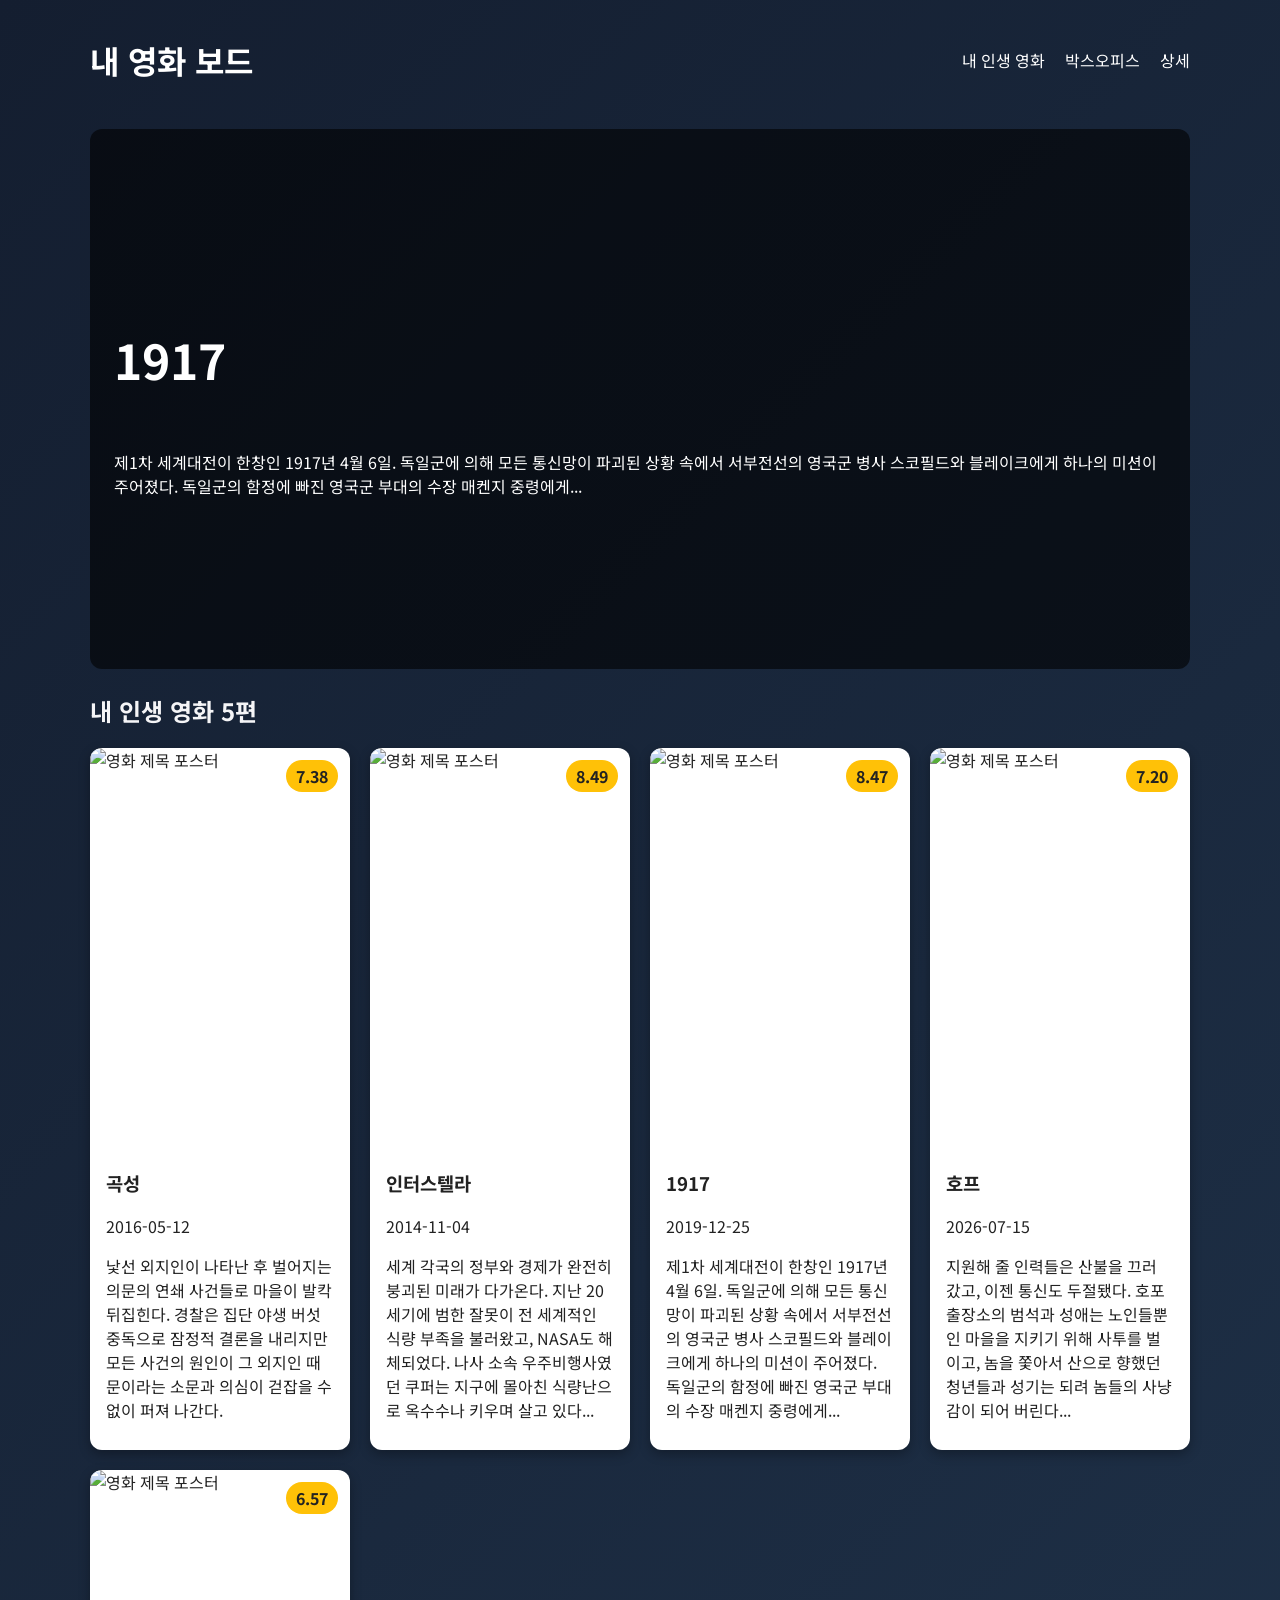
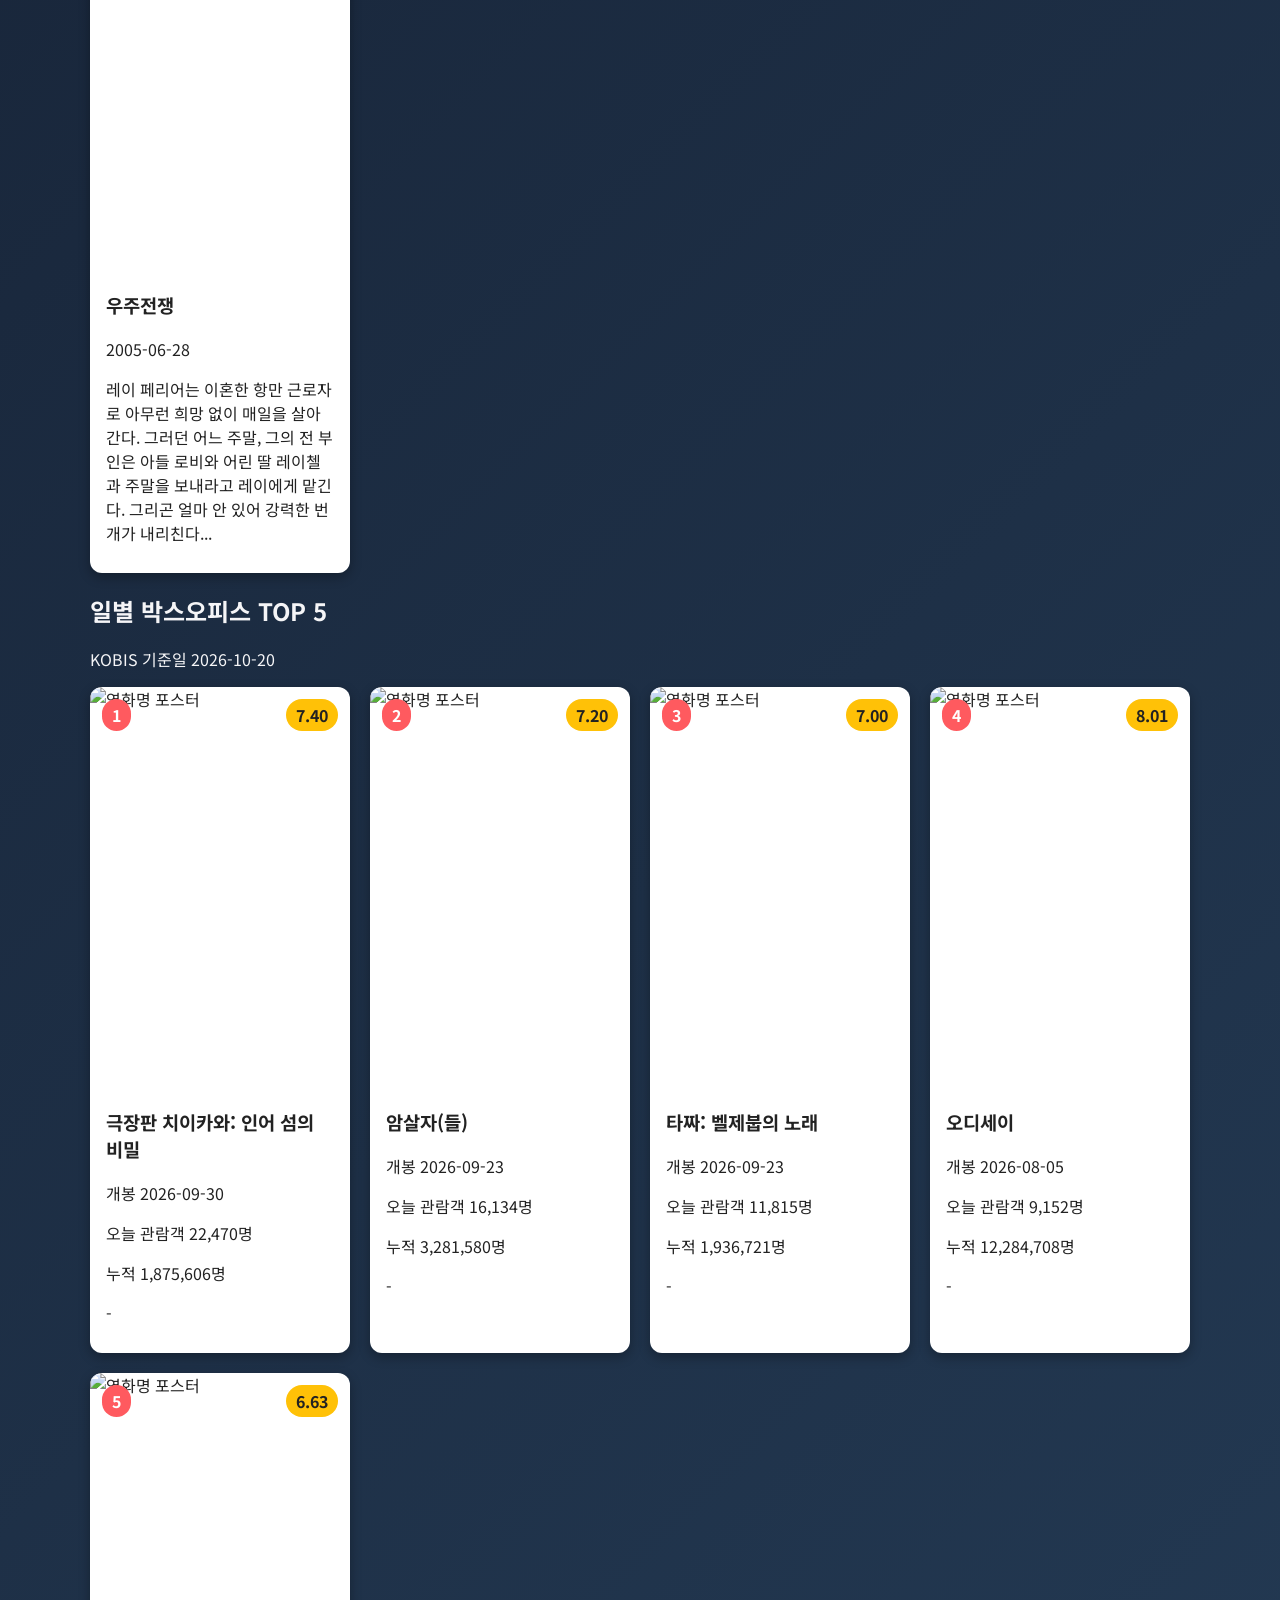
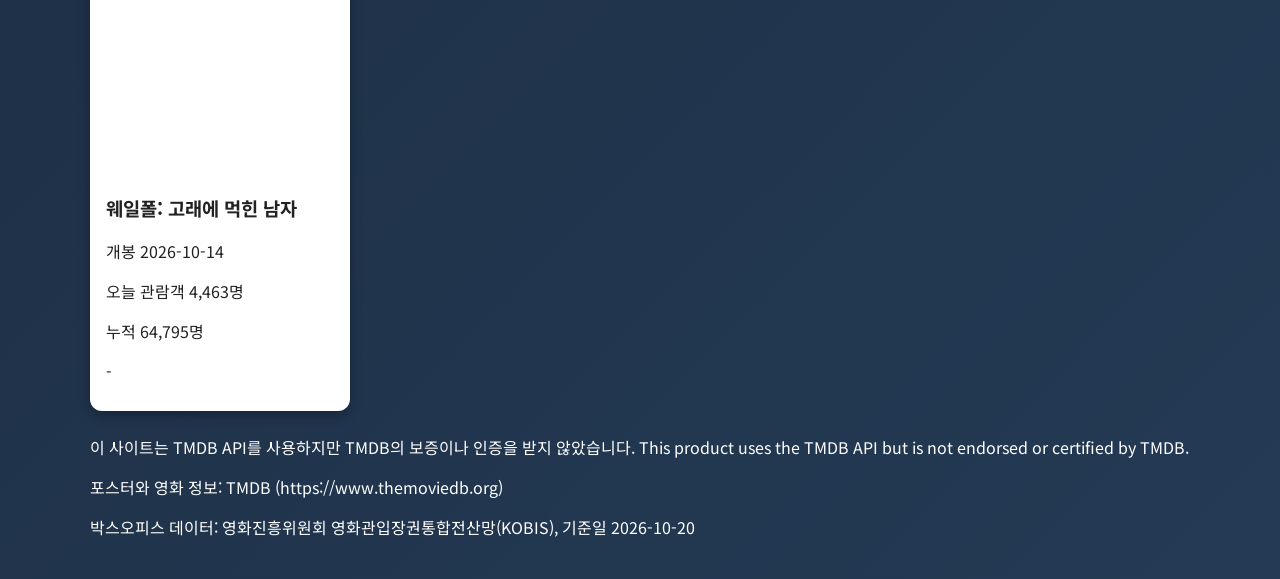
==== commit ceab4299: "보너스1" ====
--- a/index.html
+++ b/index.html
@@ -13,6 +13,7 @@
     <link rel="stylesheet" href="style.css" />
   </head>
   <body>
+    <!--네비와 페이지 이름을 담은 헤더 -->
     <header class="top">
       <h1>내 영화 보드</h1>
       <nav>
@@ -23,15 +24,26 @@
         </ul>
       </nav>
     </header>
+    <!--히어로 -->
+
     <section class="hero">
-      <h2>요즘 내가 고른 영화 다섯 편</h2>
-      <p>포스터 위에 마우스를 올려 보세요.</p>
+      <h2>1917</h2>
+      <p>
+        제1차 세계대전이 한창인 1917년 4월 6일. 독일군에 의해 모든 통신망이
+        파괴된 상황 속에서 서부전선의 영국군 병사 스코필드와 블레이크에게 하나의
+        미션이 주어졌다. 독일군의 함정에 빠진 영국군 부대의 수장 매켄지
+        중령에게...
+      </p>
     </section>
 
     <main>
+      <!--인생 영화 섹션 -->
       <section id="mine">
         <h2>내 인생 영화 5편</h2>
         <div class="board">
+          <div class="skeleton"></div>
+          <div class="skeleton"></div>
+          <div class="skeleton"></div>
           <article class="card">
             <img
               class="poster"
@@ -40,7 +52,7 @@
             />
             <span class="badge">7.38</span>
             <div class="info">
-              <h2>곡성</h2>
+              <h3>곡성</h3>
               <p class="year">2016-05-12</p>
               <p class="overview">
                 낯선 외지인이 나타난 후 벌어지는 의문의 연쇄 사건들로 마을이
@@ -58,7 +70,7 @@
             />
             <span class="badge">8.49</span>
             <div class="info">
-              <h2>인터스텔라</h2>
+              <h3>인터스텔라</h3>
               <p class="year">2014-11-04</p>
               <p class="overview">
                 세계 각국의 정부와 경제가 완전히 붕괴된 미래가 다가온다. 지난
@@ -76,7 +88,7 @@
             />
             <span class="badge">8.47</span>
             <div class="info">
-              <h2>1917</h2>
+              <h3>1917</h3>
               <p class="year">2019-12-25</p>
               <p class="overview">
                 제1차 세계대전이 한창인 1917년 4월 6일. 독일군에 의해 모든
@@ -94,7 +106,7 @@
             />
             <span class="badge">7.20</span>
             <div class="info">
-              <h2>호프</h2>
+              <h3>호프</h3>
               <p class="year">2026-07-15</p>
               <p class="overview">
                 지원해 줄 인력들은 산불을 끄러 갔고, 이젠 통신도 두절됐다. 호포
@@ -112,7 +124,7 @@
             />
             <span class="badge">6.57</span>
             <div class="info">
-              <h2>우주전쟁</h2>
+              <h3>우주전쟁</h3>
               <p class="year">2005-06-28</p>
               <p class="overview">
                 레이 페리어는 이혼한 항만 근로자로 아무런 희망 없이 매일을
@@ -124,10 +136,15 @@
           </article>
         </div>
       </section>
+
+      <!--일별 박스오피스 섹션 -->
       <section id="boxoffice">
         <h2>일별 박스오피스 TOP 5</h2>
         <p class="basis">KOBIS 기준일 2026-10-20</p>
         <div class="board">
+          <div class="skeleton"></div>
+          <div class="skeleton"></div>
+          <div class="skeleton"></div>
           <article class="card">
             <img
               class="poster"
@@ -212,6 +229,9 @@
         </div>
       </section>
     </main>
+
+    <!--푸터 -->
+
     <footer>
       <p>
         이 사이트는 TMDB API를 사용하지만 TMDB의 보증이나 인증을 받지
--- a/style.css
+++ b/style.css
@@ -92,7 +92,7 @@
 .hero {
   background-image:
     linear-gradient(var(--hero-gradient), var(--hero-gradient)),
-    url("https://image.tmdb.org/t/p/w1280/u2oRQqUashBBIj5UNeOd5TN0bmB.jpg");
+    url("https://image.tmdb.org/t/p/w1280/2lBOQK06tltt8SQaswgb8d657Mv.jpg");
   background-size: cover;
   background-position: center;
   min-height: 40vh;
@@ -206,6 +206,34 @@
   min-height: 100vh;
 }
 
+.skeleton {
+  display: none;
+  min-height: 360px;
+  border-radius: 12px;
+  background: linear-gradient(
+    90deg,
+    var(--surface) 25%,
+    var(--bg) 37%,
+    var(--surface) 63%
+  );
+  background-size: 400% 100%;
+  animation: shimmer 1.4s ease-in-out infinite;
+}
+body.is-loading .skeleton {
+  display: block;
+}
+body.is-loading .card {
+  display: none;
+}
+@keyframes shimmer {
+  from {
+    background-position: 100% 50%;
+  }
+  to {
+    background-position: 0 50%;
+  }
+}
+
 @media (min-width: 600px) {
   nav ul {
     flex-direction: row;
